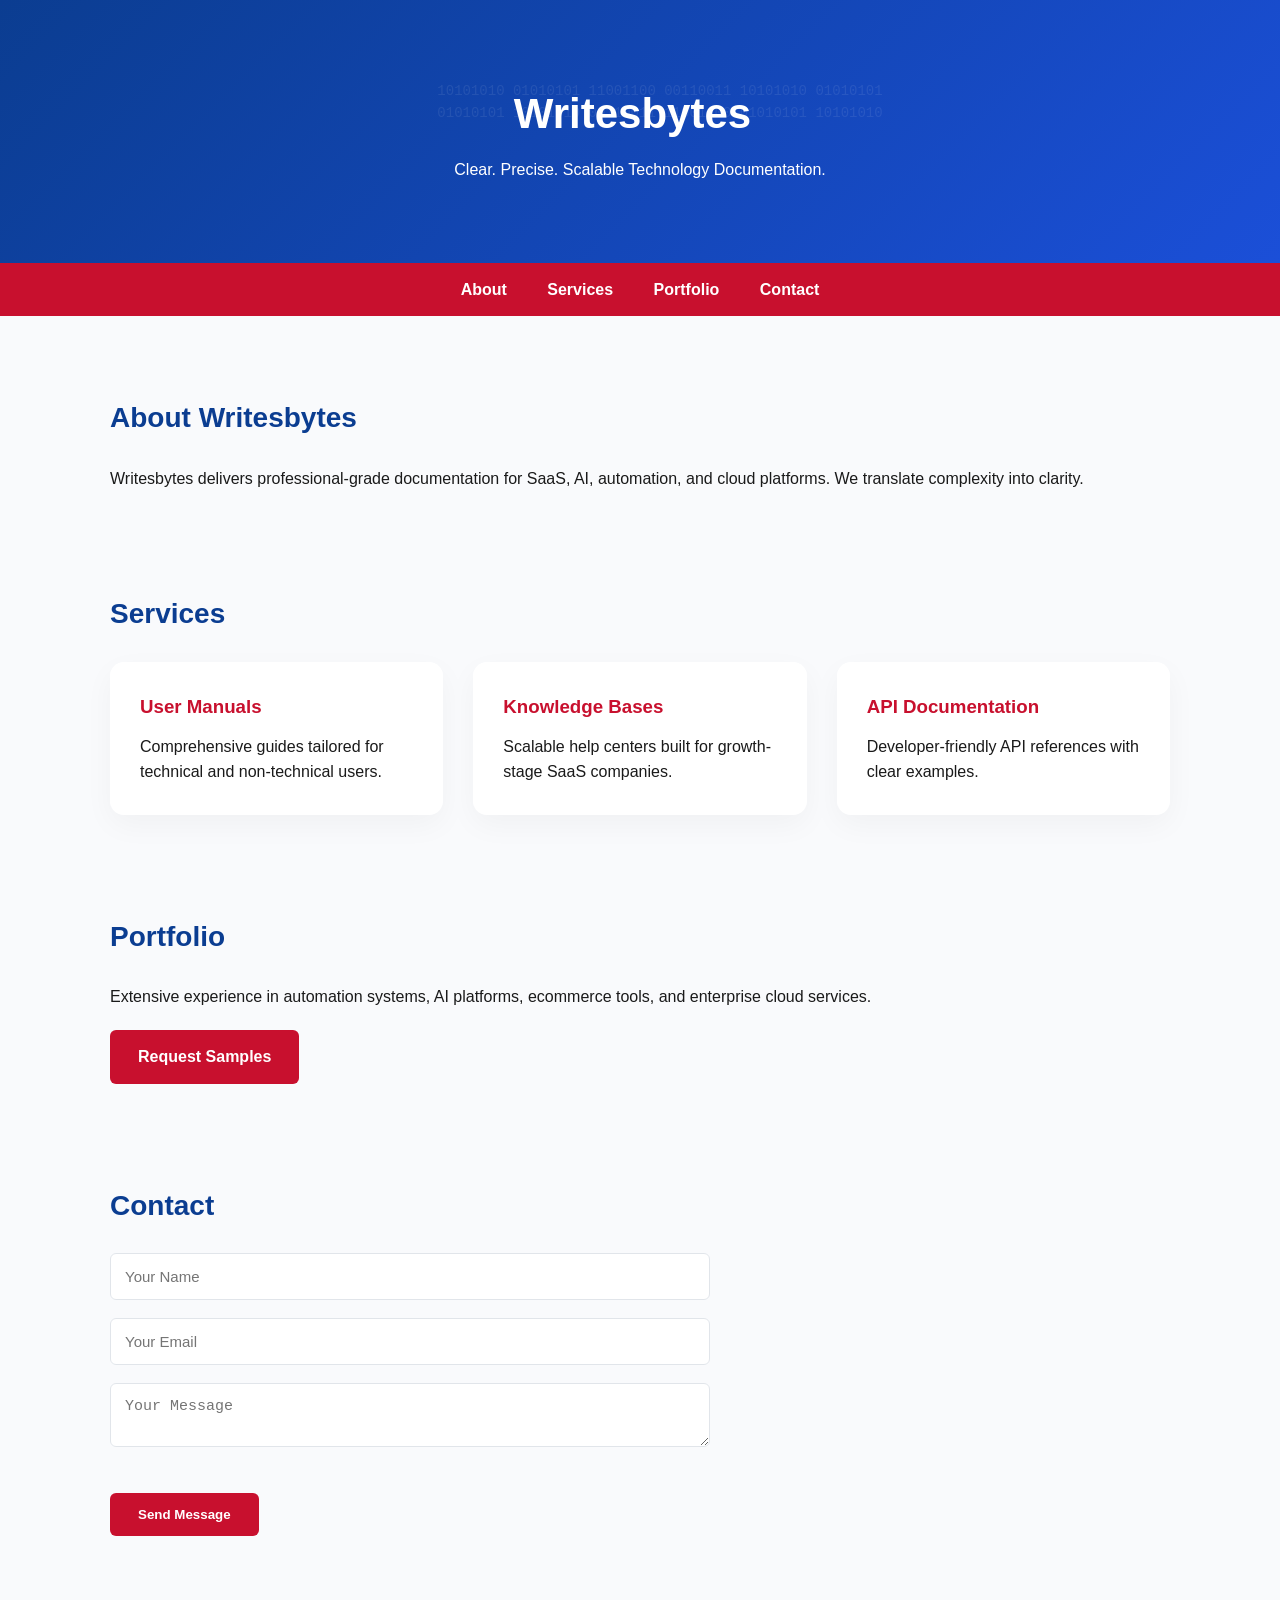
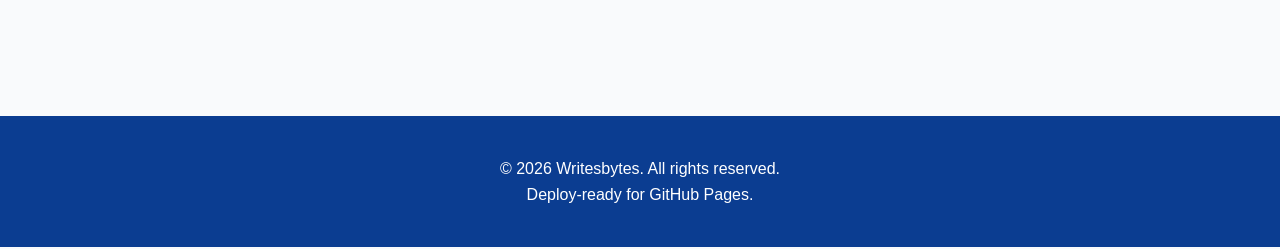
==== index.html @ e31cbc60 "Add files via upload" ====
<!DOCTYPE html>
<html lang="en">
<head>
<meta charset="UTF-8">
<meta name="viewport" content="width=device-width, initial-scale=1.0">
<meta name="description" content="Writesbytes provides professional technology documentation including user manuals, API documentation, and SaaS knowledge bases.">
<meta name="keywords" content="technical writing, API documentation, SaaS documentation, user manuals, knowledge base development">
<meta name="author" content="Writesbytes">
<meta property="og:title" content="Writesbytes | Technology Documentation">
<meta property="og:description" content="Clear. Precise. Scalable Technology Documentation.">
<meta property="og:type" content="website">
<title>Writesbytes | Technology Documentation</title>
<link rel="icon" type="image/svg+xml" href="favicon.svg">

<style>
*{box-sizing:border-box;margin:0;padding:0}
body{font-family:'Segoe UI',Arial,sans-serif;background:#f9fafc;color:#1a1a1a;line-height:1.6}
header{background:linear-gradient(135deg,#0b3d91,#1b4fd8);color:white;padding:80px 20px;text-align:center;position:relative;overflow:hidden}
.binary{font-family:"Courier New",monospace;font-size:14px;opacity:.08;position:absolute;width:100%;animation:floatBinary 25s linear infinite}
@keyframes floatBinary{from{transform:translateY(0)}to{transform:translateY(-250px)}}
.cursor{display:inline-block;width:10px;background:white;animation:blink 1s infinite;margin-left:5px}
@keyframes blink{0%,50%,100%{opacity:1}25%,75%{opacity:0}}
nav{background:#c8102e;padding:14px;text-align:center}
nav a{color:white;text-decoration:none;margin:0 18px;font-weight:600;transition:opacity .3s}
nav a:hover{opacity:.75}
.container{padding:80px 20px;max-width:1100px;margin:auto}
.section{margin-bottom:100px;opacity:0;transform:translateY(30px);animation:fadeUp 1s forwards}
.section:nth-child(1){animation-delay:.2s}
.section:nth-child(2){animation-delay:.4s}
.section:nth-child(3){animation-delay:.6s}
.section:nth-child(4){animation-delay:.8s}
@keyframes fadeUp{to{opacity:1;transform:translateY(0)}}
h1{font-size:42px;margin-bottom:10px}
h2{color:#0b3d91;margin-bottom:25px;font-size:28px}
.services{display:grid;grid-template-columns:repeat(auto-fit,minmax(260px,1fr));gap:30px}
.card{background:white;border-radius:14px;padding:30px;box-shadow:0 10px 30px rgba(0,0,0,.04);transition:transform .3s,box-shadow .3s}
.card:hover{transform:translateY(-6px);box-shadow:0 15px 35px rgba(0,0,0,.08)}
.card h3{color:#c8102e;margin-bottom:12px}
.button{display:inline-block;padding:14px 28px;background:#c8102e;color:white;text-decoration:none;border-radius:6px;margin-top:20px;transition:all .3s;border:none;cursor:pointer;font-weight:600}
.button:hover{background:#a50e24;transform:translateY(-2px)}
form{max-width:600px}
input,textarea{width:100%;padding:14px;margin-bottom:18px;border:1px solid #e1e5ea;border-radius:6px;font-size:15px}
footer{background:#0b3d91;color:white;text-align:center;padding:40px 20px}
@media(max-width:768px){nav a{display:block;margin:12px 0}header{padding:60px 20px}h1{font-size:32px}}
</style>
</head>

<body>
<header>
<div class="binary">
10101010 01010101 11001100 00110011 10101010 01010101<br>
01010101 10101010 00110011 11001100 01010101 10101010
</div>
<h1>Writesbytes<span class="cursor"></span></h1>
<p>Clear. Precise. Scalable Technology Documentation.</p>
</header>

<nav>
<a href="#about">About</a>
<a href="#services">Services</a>
<a href="#portfolio">Portfolio</a>
<a href="#contact">Contact</a>
</nav>

<div class="container">

<section id="about" class="section">
<h2>About Writesbytes</h2>
<p>Writesbytes delivers professional-grade documentation for SaaS, AI, automation, and cloud platforms. We translate complexity into clarity.</p>
</section>

<section id="services" class="section">
<h2>Services</h2>
<div class="services">
<div class="card"><h3>User Manuals</h3><p>Comprehensive guides tailored for technical and non-technical users.</p></div>
<div class="card"><h3>Knowledge Bases</h3><p>Scalable help centers built for growth-stage SaaS companies.</p></div>
<div class="card"><h3>API Documentation</h3><p>Developer-friendly API references with clear examples.</p></div>
</div>
</section>

<section id="portfolio" class="section">
<h2>Portfolio</h2>
<p>Extensive experience in automation systems, AI platforms, ecommerce tools, and enterprise cloud services.</p>
<a href="#contact" class="button">Request Samples</a>
</section>

<section id="contact" class="section">
<h2>Contact</h2>
<form action="https://formspree.io/f/YOUR_FORM_ID" method="POST">
<input type="text" name="name" placeholder="Your Name" required>
<input type="email" name="email" placeholder="Your Email" required>
<textarea name="message" placeholder="Your Message" required></textarea>
<button type="submit" class="button">Send Message</button>
</form>
</section>

</div>

<footer>
<p>&copy; 2026 Writesbytes. All rights reserved.</p>
<p>Deploy-ready for GitHub Pages.</p>
</footer>

</body>
</html>
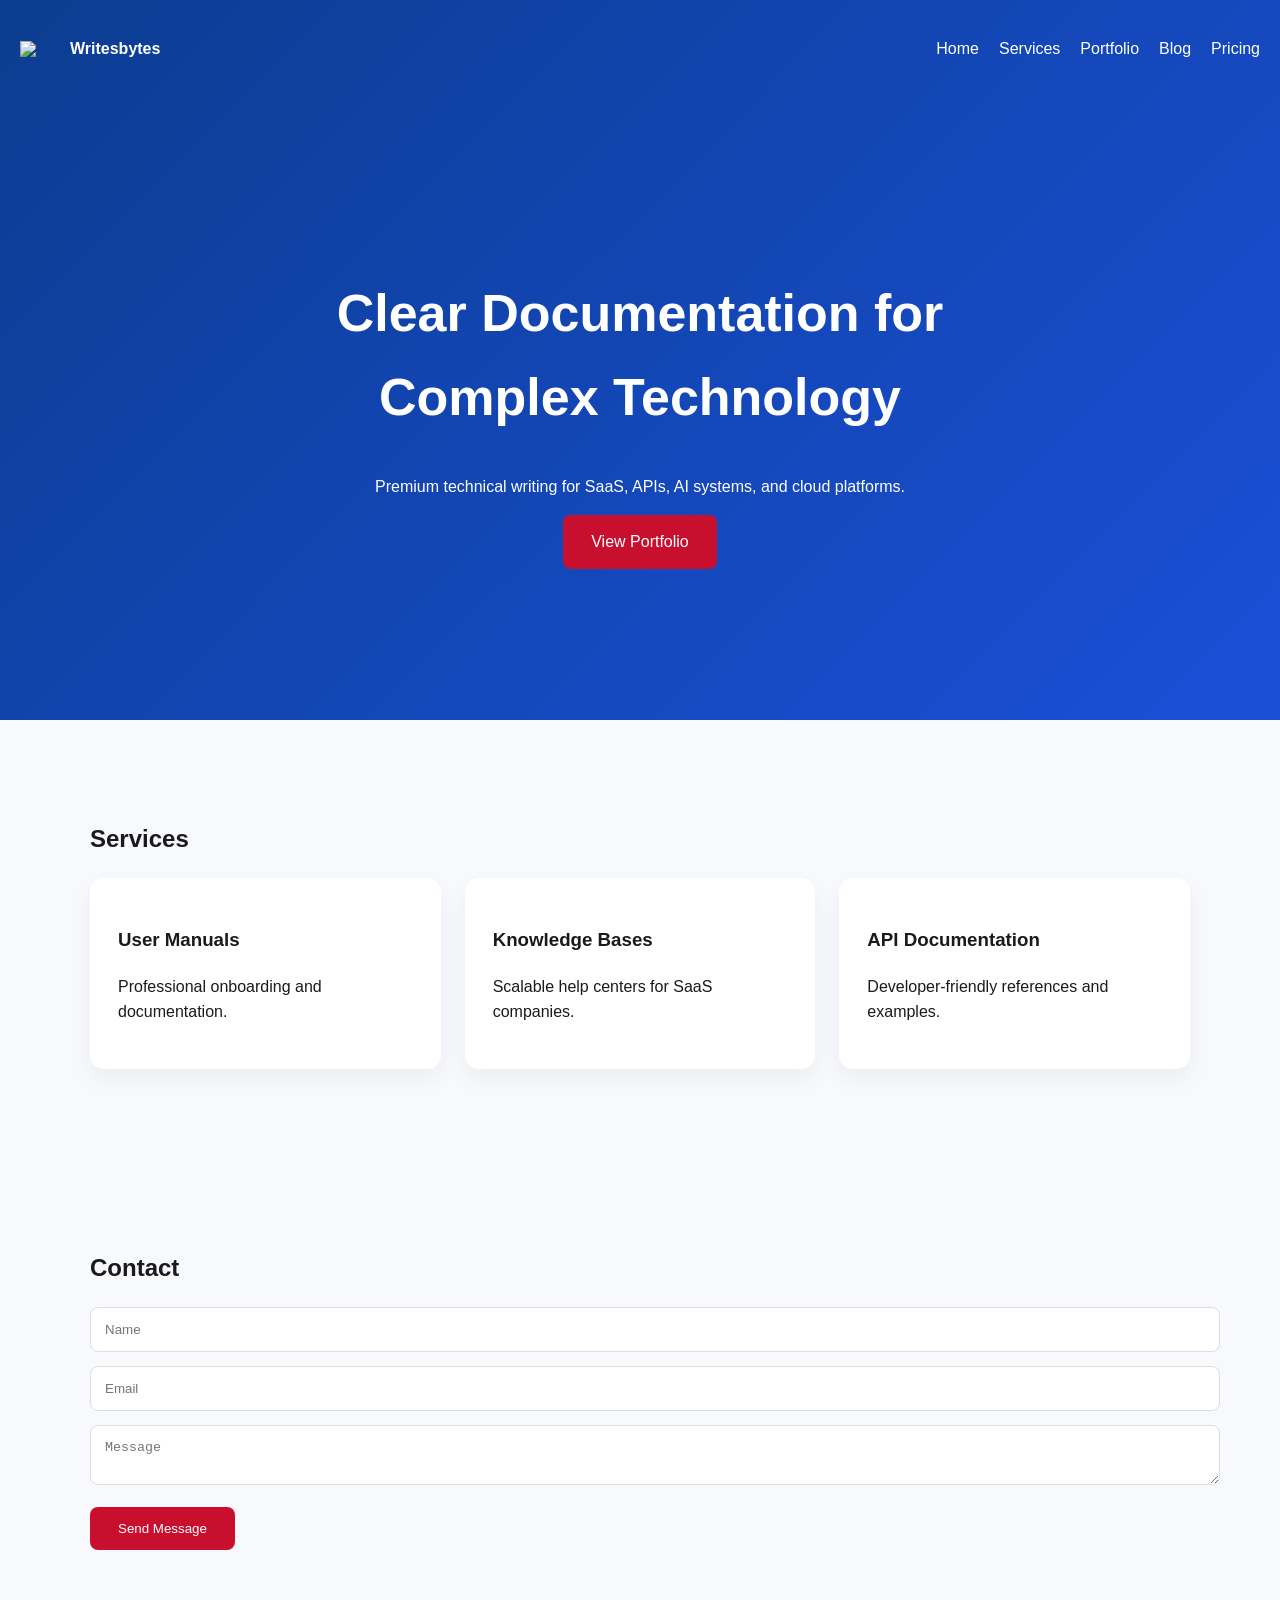
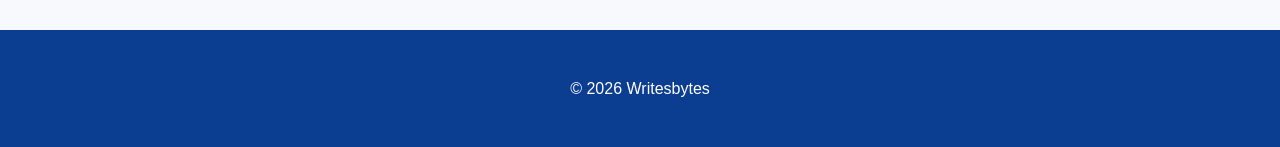
==== commit 79217f3b: "Add files via upload" ====
--- a/index.html
+++ b/index.html
@@ -1,105 +1 @@
-<!DOCTYPE html>
-<html lang="en">
-<head>
-<meta charset="UTF-8">
-<meta name="viewport" content="width=device-width, initial-scale=1.0">
-<meta name="description" content="Writesbytes provides professional technology documentation including user manuals, API documentation, and SaaS knowledge bases.">
-<meta name="keywords" content="technical writing, API documentation, SaaS documentation, user manuals, knowledge base development">
-<meta name="author" content="Writesbytes">
-<meta property="og:title" content="Writesbytes | Technology Documentation">
-<meta property="og:description" content="Clear. Precise. Scalable Technology Documentation.">
-<meta property="og:type" content="website">
-<title>Writesbytes | Technology Documentation</title>
-<link rel="icon" type="image/svg+xml" href="favicon.svg">
-
-<style>
-*{box-sizing:border-box;margin:0;padding:0}
-body{font-family:'Segoe UI',Arial,sans-serif;background:#f9fafc;color:#1a1a1a;line-height:1.6}
-header{background:linear-gradient(135deg,#0b3d91,#1b4fd8);color:white;padding:80px 20px;text-align:center;position:relative;overflow:hidden}
-.binary{font-family:"Courier New",monospace;font-size:14px;opacity:.08;position:absolute;width:100%;animation:floatBinary 25s linear infinite}
-@keyframes floatBinary{from{transform:translateY(0)}to{transform:translateY(-250px)}}
-.cursor{display:inline-block;width:10px;background:white;animation:blink 1s infinite;margin-left:5px}
-@keyframes blink{0%,50%,100%{opacity:1}25%,75%{opacity:0}}
-nav{background:#c8102e;padding:14px;text-align:center}
-nav a{color:white;text-decoration:none;margin:0 18px;font-weight:600;transition:opacity .3s}
-nav a:hover{opacity:.75}
-.container{padding:80px 20px;max-width:1100px;margin:auto}
-.section{margin-bottom:100px;opacity:0;transform:translateY(30px);animation:fadeUp 1s forwards}
-.section:nth-child(1){animation-delay:.2s}
-.section:nth-child(2){animation-delay:.4s}
-.section:nth-child(3){animation-delay:.6s}
-.section:nth-child(4){animation-delay:.8s}
-@keyframes fadeUp{to{opacity:1;transform:translateY(0)}}
-h1{font-size:42px;margin-bottom:10px}
-h2{color:#0b3d91;margin-bottom:25px;font-size:28px}
-.services{display:grid;grid-template-columns:repeat(auto-fit,minmax(260px,1fr));gap:30px}
-.card{background:white;border-radius:14px;padding:30px;box-shadow:0 10px 30px rgba(0,0,0,.04);transition:transform .3s,box-shadow .3s}
-.card:hover{transform:translateY(-6px);box-shadow:0 15px 35px rgba(0,0,0,.08)}
-.card h3{color:#c8102e;margin-bottom:12px}
-.button{display:inline-block;padding:14px 28px;background:#c8102e;color:white;text-decoration:none;border-radius:6px;margin-top:20px;transition:all .3s;border:none;cursor:pointer;font-weight:600}
-.button:hover{background:#a50e24;transform:translateY(-2px)}
-form{max-width:600px}
-input,textarea{width:100%;padding:14px;margin-bottom:18px;border:1px solid #e1e5ea;border-radius:6px;font-size:15px}
-footer{background:#0b3d91;color:white;text-align:center;padding:40px 20px}
-@media(max-width:768px){nav a{display:block;margin:12px 0}header{padding:60px 20px}h1{font-size:32px}}
-</style>
-</head>
-
-<body>
-<header>
-<div class="binary">
-10101010 01010101 11001100 00110011 10101010 01010101<br>
-01010101 10101010 00110011 11001100 01010101 10101010
-</div>
-<h1>Writesbytes<span class="cursor"></span></h1>
-<p>Clear. Precise. Scalable Technology Documentation.</p>
-</header>
-
-<nav>
-<a href="#about">About</a>
-<a href="#services">Services</a>
-<a href="#portfolio">Portfolio</a>
-<a href="#contact">Contact</a>
-</nav>
-
-<div class="container">
-
-<section id="about" class="section">
-<h2>About Writesbytes</h2>
-<p>Writesbytes delivers professional-grade documentation for SaaS, AI, automation, and cloud platforms. We translate complexity into clarity.</p>
-</section>
-
-<section id="services" class="section">
-<h2>Services</h2>
-<div class="services">
-<div class="card"><h3>User Manuals</h3><p>Comprehensive guides tailored for technical and non-technical users.</p></div>
-<div class="card"><h3>Knowledge Bases</h3><p>Scalable help centers built for growth-stage SaaS companies.</p></div>
-<div class="card"><h3>API Documentation</h3><p>Developer-friendly API references with clear examples.</p></div>
-</div>
-</section>
-
-<section id="portfolio" class="section">
-<h2>Portfolio</h2>
-<p>Extensive experience in automation systems, AI platforms, ecommerce tools, and enterprise cloud services.</p>
-<a href="#contact" class="button">Request Samples</a>
-</section>
-
-<section id="contact" class="section">
-<h2>Contact</h2>
-<form action="https://formspree.io/f/YOUR_FORM_ID" method="POST">
-<input type="text" name="name" placeholder="Your Name" required>
-<input type="email" name="email" placeholder="Your Email" required>
-<textarea name="message" placeholder="Your Message" required></textarea>
-<button type="submit" class="button">Send Message</button>
-</form>
-</section>
-
-</div>
-
-<footer>
-<p>&copy; 2026 Writesbytes. All rights reserved.</p>
-<p>Deploy-ready for GitHub Pages.</p>
-</footer>
-
-</body>
-</html>
+<!DOCTYPE html><html><head><meta charset='UTF-8'><meta name='viewport' content='width=device-width,initial-scale=1'><title>Writesbytes</title><link rel='stylesheet' href='style.css'><script defer src='script.js'></script></head><body><header class='hero'><nav><div class='brand'><img src='assets/logo.svg'><span>Writesbytes</span></div><button id='menu-btn'>☰</button><ul id='nav-links'><li><a href='index.html'>Home</a></li><li><a href='services.html'>Services</a></li><li><a href='portfolio.html'>Portfolio</a></li><li><a href='blog.html'>Blog</a></li><li><a href='pricing.html'>Pricing</a></li></ul></nav><div class='hero-content'><h1>Clear Documentation for Complex Technology</h1><p>Premium technical writing for SaaS, APIs, AI systems, and cloud platforms.</p><a class='btn' href='portfolio.html'>View Portfolio</a></div></header><section class='section'><h2>Services</h2><div class='cards'><div class='card'><h3>User Manuals</h3><p>Professional onboarding and documentation.</p></div><div class='card'><h3>Knowledge Bases</h3><p>Scalable help centers for SaaS companies.</p></div><div class='card'><h3>API Documentation</h3><p>Developer-friendly references and examples.</p></div></div></section><section class='section'><h2>Contact</h2><form action='https://formspree.io/f/xykojdka' method='POST'><input type='text' placeholder='Name'><input type='email' placeholder='Email'><textarea placeholder='Message'></textarea><button class='btn'>Send Message</button></form></section><footer><p>© 2026 Writesbytes</p></footer></body></html>
--- a/style.css
+++ b/style.css
@@ -0,0 +1,18 @@
+
+body{font-family:Arial,sans-serif;margin:0;background:#f7f9fc;color:#1a1a1a;line-height:1.6}
+.hero{background:linear-gradient(135deg,#0b3d91,#1b4fd8);color:white;min-height:80vh}
+nav{display:flex;justify-content:space-between;align-items:center;padding:20px}
+.brand{display:flex;align-items:center;gap:10px;font-weight:bold}
+.brand img{width:40px}
+#nav-links{display:flex;gap:20px;list-style:none}
+#nav-links a{color:white;text-decoration:none}
+#menu-btn{display:none;background:none;border:none;color:white;font-size:28px}
+.hero-content{text-align:center;padding:140px 20px;max-width:800px;margin:auto}
+.hero-content h1{font-size:52px}
+.btn{background:#c8102e;color:white;padding:14px 28px;border-radius:8px;text-decoration:none;border:none;display:inline-block}
+.section{max-width:1100px;margin:auto;padding:80px 20px}
+.cards{display:grid;grid-template-columns:repeat(auto-fit,minmax(250px,1fr));gap:24px}
+.card{background:white;padding:28px;border-radius:14px;box-shadow:0 10px 25px rgba(0,0,0,.05)}
+form input,form textarea{width:100%;padding:14px;margin-bottom:14px;border:1px solid #ddd;border-radius:8px}
+footer{background:#0b3d91;color:white;text-align:center;padding:30px}
+@media(max-width:768px){#menu-btn{display:block}#nav-links{display:none;position:absolute;right:20px;top:70px;background:white;padding:20px;border-radius:10px;flex-direction:column}#nav-links.active{display:flex}#nav-links a{color:#1a1a1a}.hero-content h1{font-size:36px}}
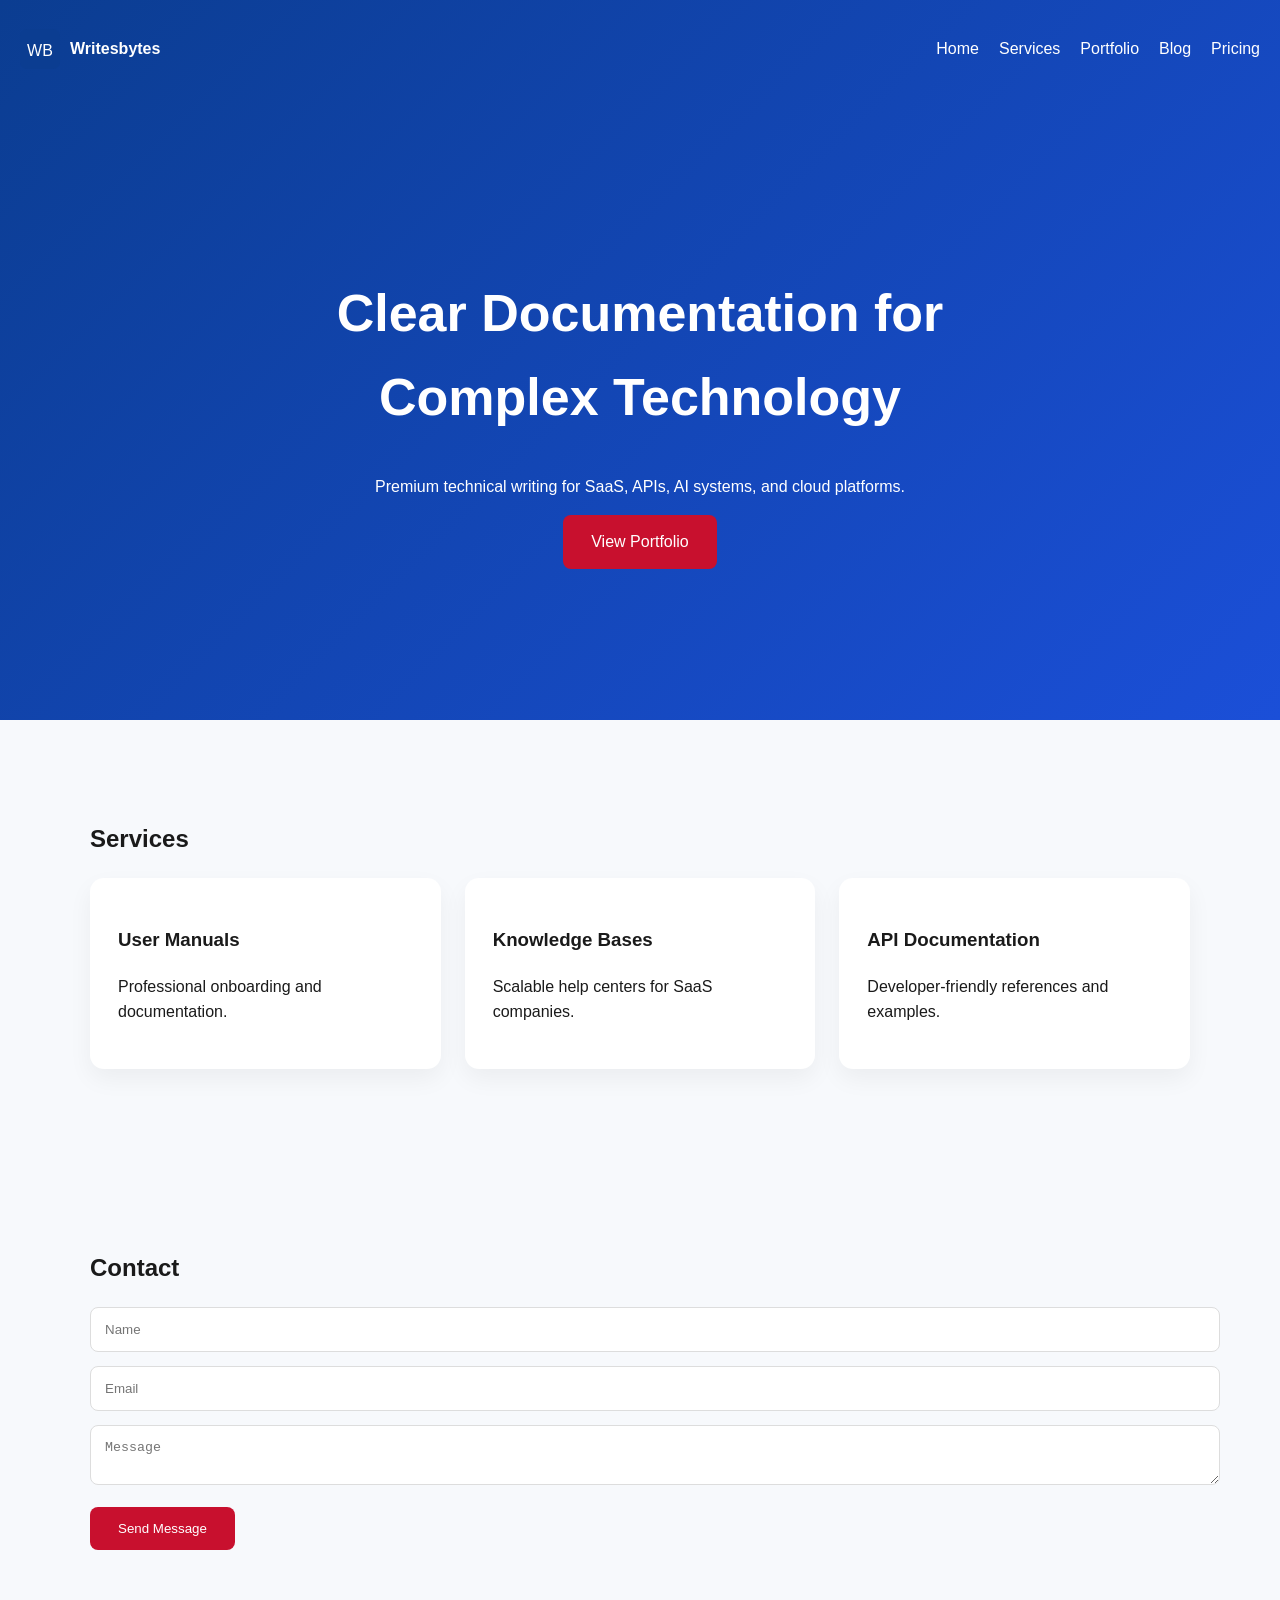
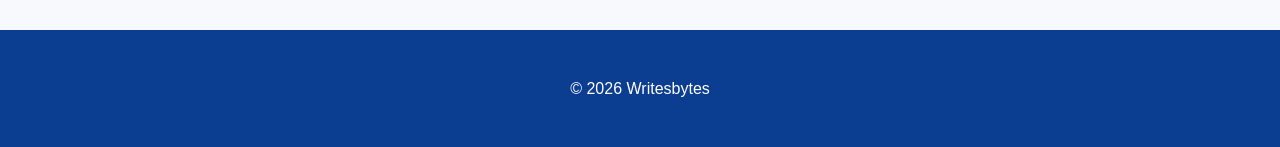
==== commit c3896e60: "Update index.html" ====
--- a/index.html
+++ b/index.html
@@ -1 +1 @@
-<!DOCTYPE html><html><head><meta charset='UTF-8'><meta name='viewport' content='width=device-width,initial-scale=1'><title>Writesbytes</title><link rel='stylesheet' href='style.css'><script defer src='script.js'></script></head><body><header class='hero'><nav><div class='brand'><img src='assets/logo.svg'><span>Writesbytes</span></div><button id='menu-btn'>☰</button><ul id='nav-links'><li><a href='index.html'>Home</a></li><li><a href='services.html'>Services</a></li><li><a href='portfolio.html'>Portfolio</a></li><li><a href='blog.html'>Blog</a></li><li><a href='pricing.html'>Pricing</a></li></ul></nav><div class='hero-content'><h1>Clear Documentation for Complex Technology</h1><p>Premium technical writing for SaaS, APIs, AI systems, and cloud platforms.</p><a class='btn' href='portfolio.html'>View Portfolio</a></div></header><section class='section'><h2>Services</h2><div class='cards'><div class='card'><h3>User Manuals</h3><p>Professional onboarding and documentation.</p></div><div class='card'><h3>Knowledge Bases</h3><p>Scalable help centers for SaaS companies.</p></div><div class='card'><h3>API Documentation</h3><p>Developer-friendly references and examples.</p></div></div></section><section class='section'><h2>Contact</h2><form action='https://formspree.io/f/xykojdka' method='POST'><input type='text' placeholder='Name'><input type='email' placeholder='Email'><textarea placeholder='Message'></textarea><button class='btn'>Send Message</button></form></section><footer><p>© 2026 Writesbytes</p></footer></body></html>+<!DOCTYPE html><html><head><meta charset='UTF-8'><meta name='viewport' content='width=device-width,initial-scale=1'><title>Writesbytes</title><link rel='stylesheet' href='style.css'><script defer src='script.js'></script></head><body><header class='hero'><nav><div class='brand'><img src='logo.svg'><span>Writesbytes</span></div><button id='menu-btn'>☰</button><ul id='nav-links'><li><a href='index.html'>Home</a></li><li><a href='services.html'>Services</a></li><li><a href='portfolio.html'>Portfolio</a></li><li><a href='blog.html'>Blog</a></li><li><a href='pricing.html'>Pricing</a></li></ul></nav><div class='hero-content'><h1>Clear Documentation for Complex Technology</h1><p>Premium technical writing for SaaS, APIs, AI systems, and cloud platforms.</p><a class='btn' href='portfolio.html'>View Portfolio</a></div></header><section class='section'><h2>Services</h2><div class='cards'><div class='card'><h3>User Manuals</h3><p>Professional onboarding and documentation.</p></div><div class='card'><h3>Knowledge Bases</h3><p>Scalable help centers for SaaS companies.</p></div><div class='card'><h3>API Documentation</h3><p>Developer-friendly references and examples.</p></div></div></section><section class='section'><h2>Contact</h2><form action='https://formspree.io/f/xykojdka' method='POST'><input type='text' placeholder='Name'><input type='email' placeholder='Email'><textarea placeholder='Message'></textarea><button class='btn'>Send Message</button></form></section><footer><p>© 2026 Writesbytes</p></footer></body></html>
